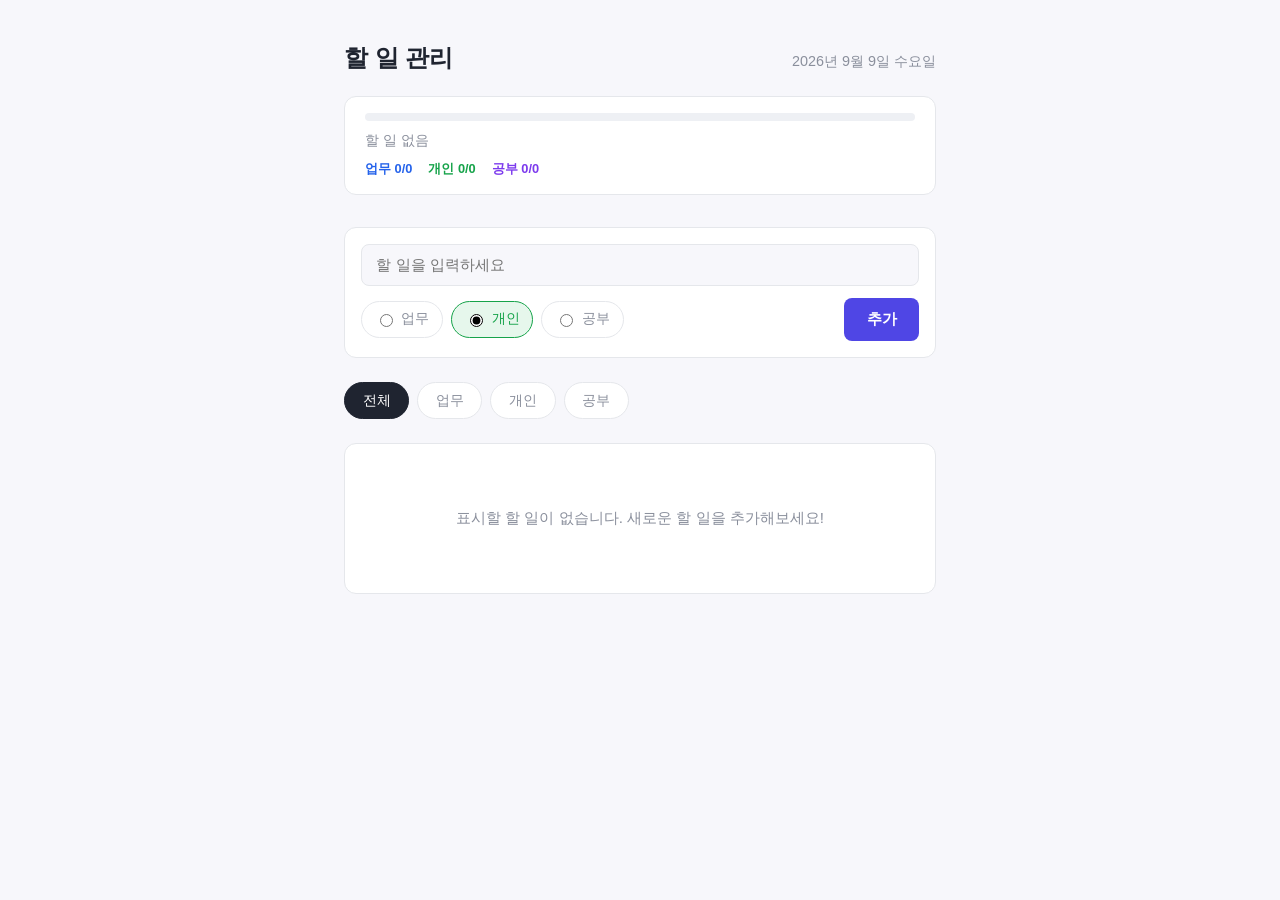
==== Study-02/index.html @ 86647892 "Add Study-02: personal to-do list app (vanilla HTML/CSS/JS) Static UI, CRUD, completion sorting, cat" ====
<!DOCTYPE html>
<html lang="ko">
<head>
  <meta charset="UTF-8" />
  <meta name="viewport" content="width=device-width, initial-scale=1.0" />
  <title>할 일 관리</title>
  <link rel="stylesheet" href="style.css" />
</head>
<body>
  <div class="app">
    <header class="app-header">
      <div class="header-top">
        <h1 class="app-title">할 일 관리</h1>
        <p class="today-date" id="todayDate">2026년 9월 9일 수요일</p>
      </div>
      <div class="progress-section">
        <div class="progress-bar">
          <div class="progress-fill" id="progressFill" style="width: 33%"></div>
        </div>
        <p class="progress-text" id="progressText">1/3 완료 · 33%</p>
        <div class="category-progress" id="categoryProgress">
          <span class="category-progress-item category-progress-item--work" id="progressWork">업무 0/0</span>
          <span class="category-progress-item category-progress-item--personal" id="progressPersonal">개인 0/0</span>
          <span class="category-progress-item category-progress-item--study" id="progressStudy">공부 0/0</span>
        </div>
      </div>
    </header>

    <section class="input-section" aria-label="할 일 추가">
      <form id="addForm" class="add-form">
        <input
          type="text"
          id="todoInput"
          class="todo-input"
          placeholder="할 일을 입력하세요"
          autocomplete="off"
        />
        <div class="category-select" role="radiogroup" aria-label="카테고리 선택">
          <label class="category-option category-option--work">
            <input type="radio" name="category" value="work" />
            <span>업무</span>
          </label>
          <label class="category-option category-option--personal">
            <input type="radio" name="category" value="personal" checked />
            <span>개인</span>
          </label>
          <label class="category-option category-option--study">
            <input type="radio" name="category" value="study" />
            <span>공부</span>
          </label>
        </div>
        <button type="submit" id="addBtn" class="add-btn">추가</button>
      </form>
    </section>

    <nav class="filter-section" aria-label="필터">
      <button type="button" class="filter-btn is-active" data-filter="all">전체</button>
      <button type="button" class="filter-btn" data-filter="work">업무</button>
      <button type="button" class="filter-btn" data-filter="personal">개인</button>
      <button type="button" class="filter-btn" data-filter="study">공부</button>
    </nav>

    <main class="list-section">
      <ul id="todoList" class="todo-list"></ul>
      <p class="empty-state" id="emptyState" hidden>표시할 할 일이 없습니다. 새로운 할 일을 추가해보세요!</p>
    </main>
  </div>

  <script src="app.js"></script>
</body>
</html>
---- Study-02/style.css ----
:root {
  --color-bg: #f7f7fb;
  --color-surface: #ffffff;
  --color-border: #e5e7eb;
  --color-text: #1f2430;
  --color-text-muted: #8a8f9c;

  --color-work: #2563eb;
  --color-work-bg: #e8efff;
  --color-personal: #16a34a;
  --color-personal-bg: #e6f7ec;
  --color-study: #7c3aed;
  --color-study-bg: #f0e9fd;

  --radius: 12px;
  --spacing: 1.25rem;
}

* {
  box-sizing: border-box;
}

body {
  margin: 0;
  font-family: "Apple SD Gothic Neo", "Segoe UI", "Pretendard", -apple-system,
    sans-serif;
  background: var(--color-bg);
  color: var(--color-text);
  line-height: 1.5;
}

.app {
  max-width: 640px;
  margin: 0 auto;
  padding: 2.5rem 1.5rem 4rem;
}

/* ---------- Header ---------- */

.app-header {
  margin-bottom: 2rem;
}

.header-top {
  display: flex;
  align-items: baseline;
  justify-content: space-between;
  gap: 1rem;
  margin-bottom: 1.25rem;
}

.app-title {
  font-size: 1.5rem;
  font-weight: 700;
  margin: 0;
}

.today-date {
  margin: 0;
  font-size: 0.9rem;
  color: var(--color-text-muted);
  white-space: nowrap;
}

.progress-section {
  background: var(--color-surface);
  border: 1px solid var(--color-border);
  border-radius: var(--radius);
  padding: 1rem 1.25rem;
}

.progress-bar {
  height: 8px;
  border-radius: 999px;
  background: #eef0f4;
  overflow: hidden;
  margin-bottom: 0.6rem;
}

.progress-fill {
  height: 100%;
  background: linear-gradient(90deg, #6366f1, #8b5cf6);
  border-radius: inherit;
  transition: width 0.3s ease;
}

.progress-text {
  margin: 0 0 0.5rem;
  font-size: 0.85rem;
  color: var(--color-text-muted);
}

.category-progress {
  display: flex;
  flex-wrap: wrap;
  gap: 0.6rem 1rem;
  margin: 0;
}

.category-progress-item {
  font-size: 0.8rem;
  font-weight: 600;
}

.category-progress-item--work {
  color: var(--color-work);
}

.category-progress-item--personal {
  color: var(--color-personal);
}

.category-progress-item--study {
  color: var(--color-study);
}

/* ---------- Input section ---------- */

.input-section {
  margin-bottom: 1.5rem;
}

.add-form {
  display: flex;
  flex-wrap: wrap;
  gap: 0.75rem;
  align-items: center;
  background: var(--color-surface);
  border: 1px solid var(--color-border);
  border-radius: var(--radius);
  padding: 1rem;
}

.todo-input {
  flex: 1 1 100%;
  min-width: 0;
  padding: 0.7rem 0.9rem;
  border: 1px solid var(--color-border);
  border-radius: 8px;
  font-size: 0.95rem;
  color: var(--color-text);
  background: var(--color-bg);
}

.todo-input:focus {
  outline: none;
  border-color: #a5b4fc;
  background: var(--color-surface);
}

.category-select {
  display: flex;
  gap: 0.5rem;
  flex: 1 1 auto;
}

.category-option {
  display: flex;
  align-items: center;
  gap: 0.35rem;
  padding: 0.45rem 0.8rem;
  border-radius: 999px;
  border: 1px solid var(--color-border);
  font-size: 0.85rem;
  color: var(--color-text-muted);
  cursor: pointer;
  user-select: none;
}

.category-option input {
  accent-color: currentColor;
}

.category-option--work:has(input:checked) {
  color: var(--color-work);
  background: var(--color-work-bg);
  border-color: var(--color-work);
}

.category-option--personal:has(input:checked) {
  color: var(--color-personal);
  background: var(--color-personal-bg);
  border-color: var(--color-personal);
}

.category-option--study:has(input:checked) {
  color: var(--color-study);
  background: var(--color-study-bg);
  border-color: var(--color-study);
}

.add-btn {
  padding: 0.7rem 1.4rem;
  border: none;
  border-radius: 8px;
  background: #4f46e5;
  color: #fff;
  font-size: 0.95rem;
  font-weight: 600;
  cursor: pointer;
  flex: 0 0 auto;
}

.add-btn:hover {
  background: #4338ca;
}

/* ---------- Filter section ---------- */

.filter-section {
  display: flex;
  gap: 0.5rem;
  margin-bottom: 1.5rem;
}

.filter-btn {
  padding: 0.5rem 1.1rem;
  border-radius: 999px;
  border: 1px solid var(--color-border);
  background: var(--color-surface);
  color: var(--color-text-muted);
  font-size: 0.9rem;
  cursor: pointer;
}

.filter-btn.is-active {
  background: var(--color-text);
  border-color: var(--color-text);
  color: #fff;
}

/* ---------- List section ---------- */

.list-section {
  background: var(--color-surface);
  border: 1px solid var(--color-border);
  border-radius: var(--radius);
  overflow: hidden;
}

.todo-list {
  list-style: none;
  margin: 0;
  padding: 0;
}

.todo-item {
  display: flex;
  align-items: center;
  gap: 0.75rem;
  padding: 1rem 1.25rem;
  border-bottom: 1px solid var(--color-border);
}

.todo-item:last-child {
  border-bottom: none;
}

.todo-checkbox {
  width: 18px;
  height: 18px;
  flex: 0 0 auto;
  accent-color: #4f46e5;
  cursor: pointer;
}

.todo-text {
  flex: 1 1 auto;
  min-width: 0;
  overflow-wrap: break-word;
  word-break: break-word;
  font-size: 0.95rem;
}

.todo-item.is-completed .todo-text {
  text-decoration: line-through;
  color: var(--color-text-muted);
  opacity: 0.65;
}

.category-tag {
  flex: 0 0 auto;
  padding: 0.25rem 0.65rem;
  border-radius: 999px;
  font-size: 0.75rem;
  font-weight: 600;
  white-space: nowrap;
}

.category-tag--work {
  color: var(--color-work);
  background: var(--color-work-bg);
}

.category-tag--personal {
  color: var(--color-personal);
  background: var(--color-personal-bg);
}

.category-tag--study {
  color: var(--color-study);
  background: var(--color-study-bg);
}

.icon-btn {
  flex: 0 0 auto;
  width: 30px;
  height: 30px;
  display: inline-flex;
  align-items: center;
  justify-content: center;
  border: none;
  background: transparent;
  color: var(--color-text-muted);
  border-radius: 6px;
  cursor: pointer;
}

.icon-btn:hover {
  background: var(--color-bg);
  color: var(--color-text);
}

.delete-btn:hover {
  color: #dc2626;
}

.todo-edit-input {
  flex: 1 1 auto;
  min-width: 0;
  padding: 0.45rem 0.7rem;
  border: 1px solid var(--color-border);
  border-radius: 6px;
  font-size: 0.95rem;
  color: var(--color-text);
  background: var(--color-bg);
}

.todo-edit-input:focus {
  outline: none;
  border-color: #a5b4fc;
  background: var(--color-surface);
}

.todo-edit-category {
  flex: 0 0 auto;
  padding: 0.4rem 0.5rem;
  border: 1px solid var(--color-border);
  border-radius: 6px;
  font-size: 0.85rem;
  color: var(--color-text-muted);
  background: var(--color-surface);
}

.save-btn:hover {
  color: #16a34a;
}

.cancel-btn:hover {
  color: #dc2626;
}

.empty-state {
  padding: 3rem 1.5rem;
  text-align: center;
  color: var(--color-text-muted);
  font-size: 0.95rem;
}

/* ---------- Responsive ---------- */

@media (max-width: 560px) {
  .app {
    padding: 1.5rem 1rem 3rem;
  }

  .header-top {
    flex-direction: column;
    align-items: flex-start;
    gap: 0.25rem;
  }

  .category-select {
    flex-wrap: wrap;
  }

  .add-btn {
    flex: 1 1 100%;
  }

  .filter-section {
    flex-wrap: wrap;
  }

  .todo-item {
    flex-wrap: wrap;
    padding: 0.9rem 1rem;
  }

  .todo-text {
    flex-basis: 100%;
    order: 3;
  }

  .todo-edit-input {
    flex-basis: 100%;
    order: 3;
  }

  .todo-checkbox {
    width: 22px;
    height: 22px;
  }

  .icon-btn {
    width: 38px;
    height: 38px;
  }

  .filter-btn {
    padding: 0.6rem 1.1rem;
  }
}
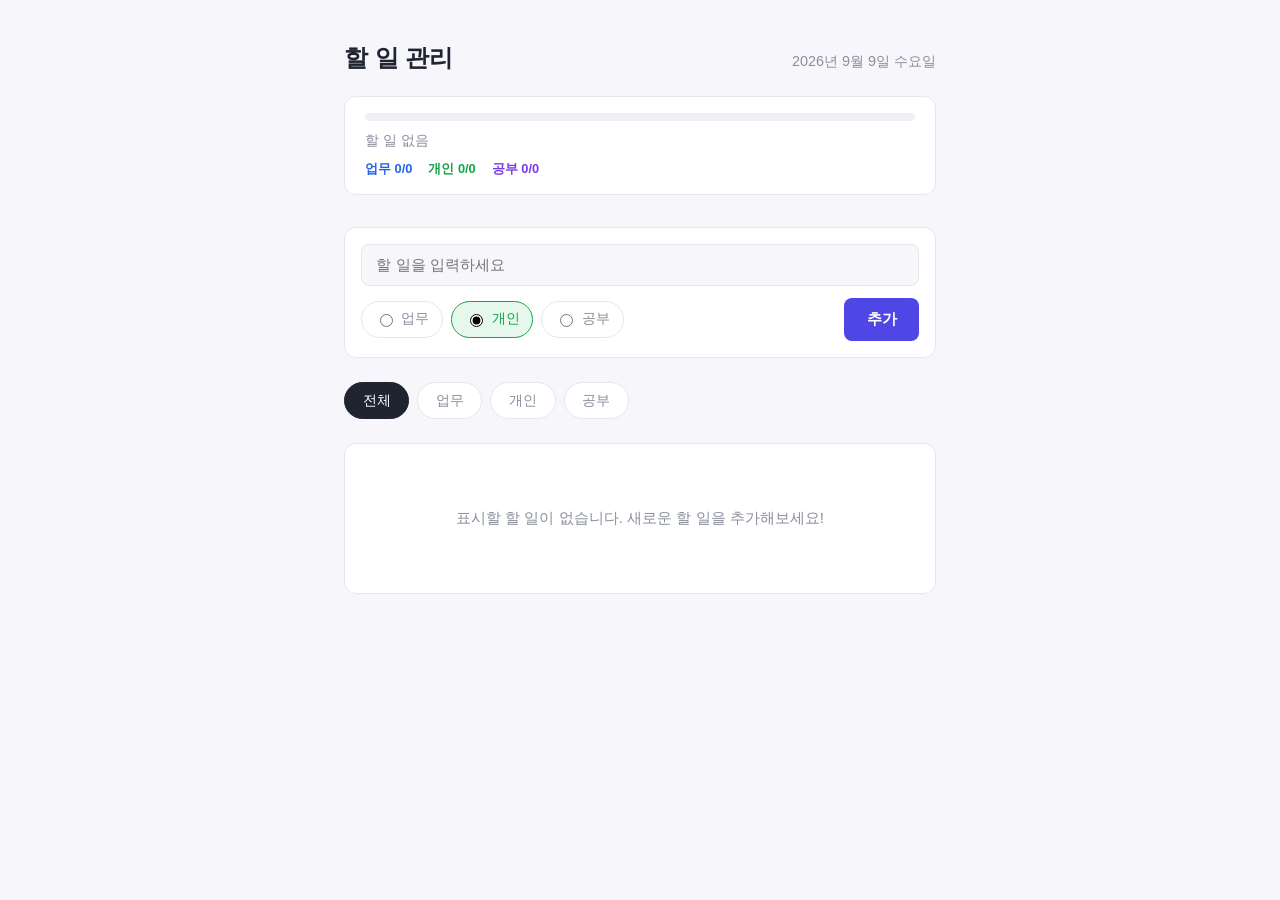
==== commit 493bea9c: "Add keyword-based auto category suggestion to Study-02 todo app Suggests work/personal/study categor" ====
--- a/Study-02/index.html
+++ b/Study-02/index.html
@@ -49,6 +49,9 @@
             <span>공부</span>
           </label>
         </div>
+        <p class="category-suggestion-hint" id="categorySuggestionHint" hidden>
+          💡 키워드를 분석해 <strong id="suggestedCategoryLabel"></strong> 카테고리를 추천했어요
+        </p>
         <button type="submit" id="addBtn" class="add-btn">추가</button>
       </form>
     </section>
--- a/Study-02/style.css
+++ b/Study-02/style.css
@@ -187,6 +187,17 @@
   color: var(--color-study);
   background: var(--color-study-bg);
   border-color: var(--color-study);
+}
+
+.category-suggestion-hint {
+  flex: 1 1 100%;
+  margin: 0;
+  font-size: 0.8rem;
+  color: #6366f1;
+}
+
+.category-suggestion-hint strong {
+  font-weight: 700;
 }
 
 .add-btn {
